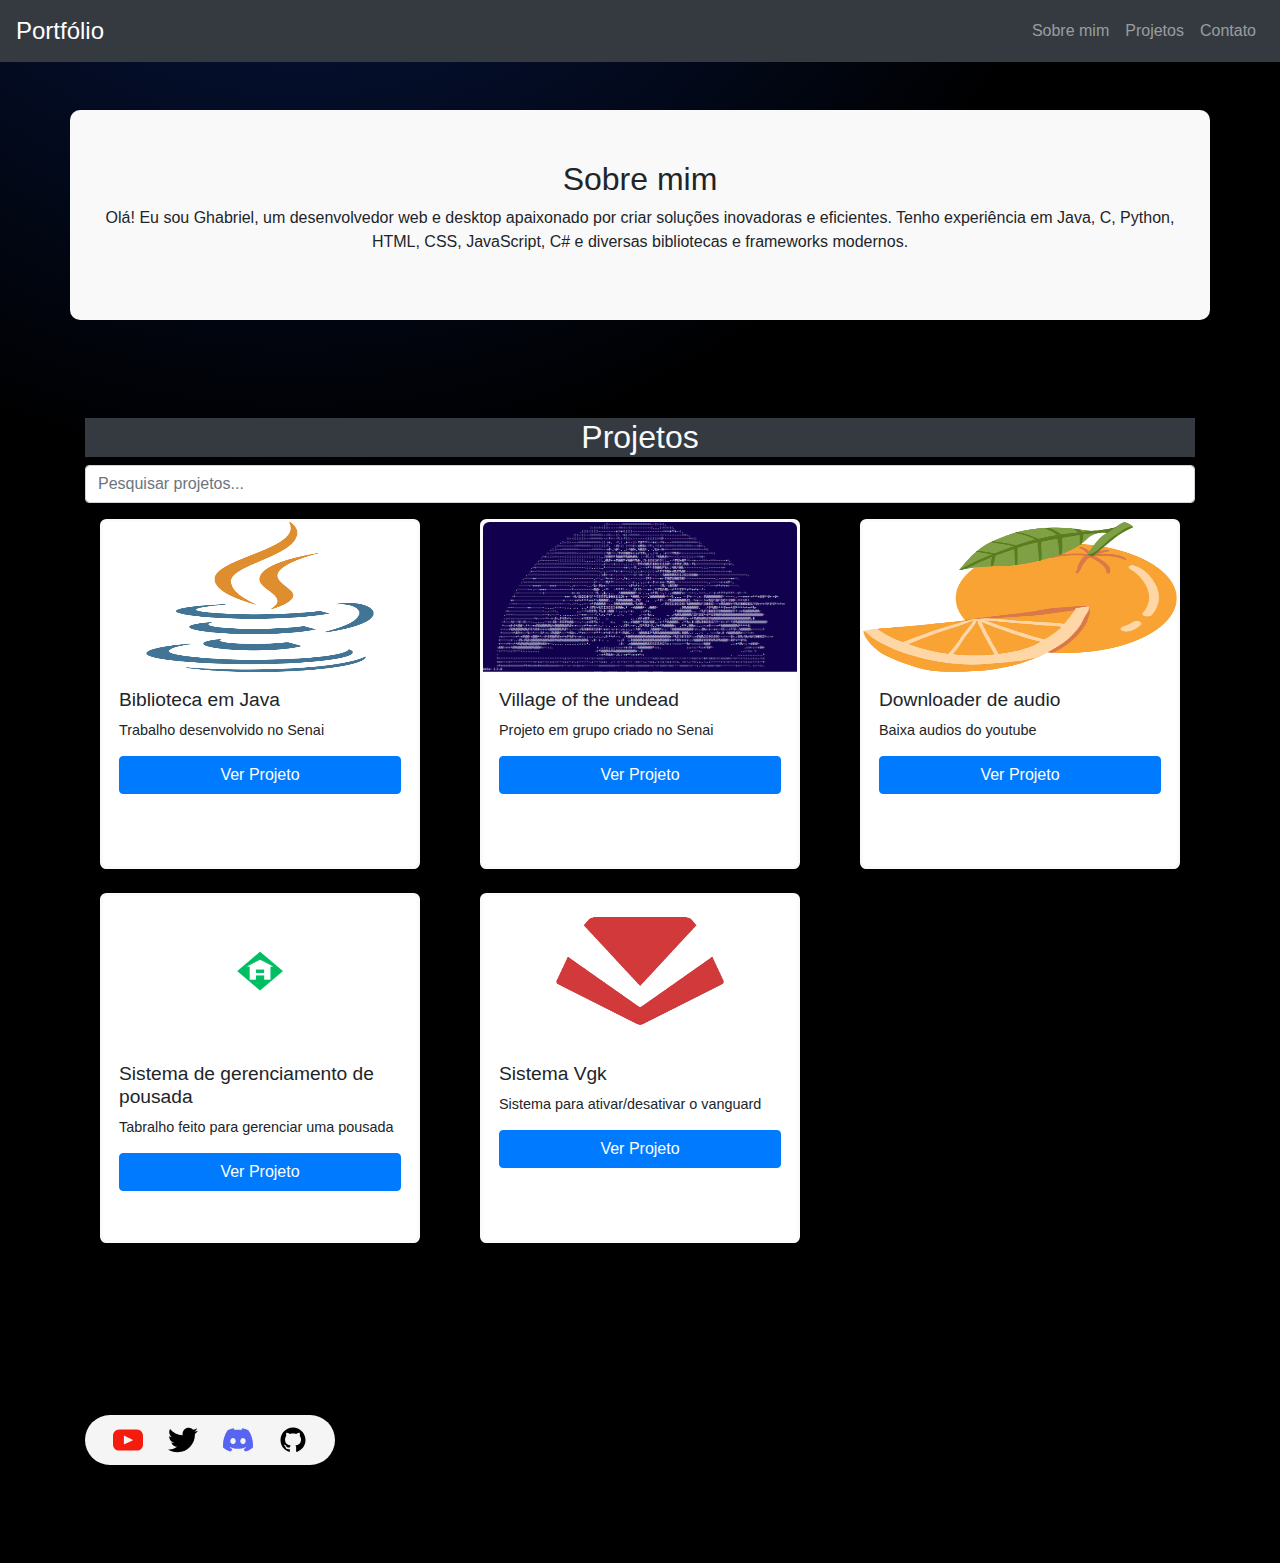
==== index.html @ e63762c4 "Primeiro commit" ====
<!DOCTYPE html>
<html lang="pt-BR">
<head>
    <meta charset="UTF-8">
    <meta name="viewport" content="width=device-width, initial-scale=1.0">
    <title>Meu Portfólio</title>
    <link rel="stylesheet" href="https://maxcdn.bootstrapcdn.com/bootstrap/4.5.2/css/bootstrap.min.css">
    <link rel="stylesheet" href="/style/style.css">
</head>
<body>
    <!-- Navegação -->
    <nav class="navbar navbar-expand-lg navbar-dark bg-dark">
        <a class="navbar-brand" href="#">Portfólio</a>
        <button class="navbar-toggler" type="button" data-toggle="collapse" data-target="#navbarNav" aria-controls="navbarNav" aria-expanded="false" aria-label="Toggle navigation">
            <span class="navbar-toggler-icon"></span>
        </button>
        <div class="collapse navbar-collapse" id="navbarNav">
            <ul class="navbar-nav ml-auto">
                <li class="nav-item">
                    <a class="nav-link" href="#sobre">Sobre mim</a>
                </li>
                <li class="nav-item">
                    <a class="nav-link" href="#projetos">Projetos</a>
                </li>
                <li class="nav-item">
                    <a class="nav-link" href="#contato">Contato</a>
                </li>
            </ul>
        </div>
    </nav>

    <!-- Seção Sobre mim -->
    <section id="sobre" class="container mt-5">
        <h2 class="text-center">Sobre mim</h2>
        <p class="text-center">Olá! Eu sou Ghabriel, um desenvolvedor web e desktop apaixonado por criar soluções inovadoras e eficientes. Tenho experiência em Java, C, Python, HTML, CSS, JavaScript, C# e diversas bibliotecas e frameworks modernos.</p>
    </section>

    <!-- Seção Projetos -->
    <section id="projetos" class="container mt-5">
        <h2 class="text-center text-light bg-dark">Projetos</h2>
        <div class="input-group mb-3">
            <input type="text" class="form-control" id="searchBar" placeholder="Pesquisar projetos...">
        </div>
        <div class="row" id="projectCards">
            <div class="col-md-4">
                <div class="card mb-4 shadow-sm">
                    <img src="/assets/5968282.png" class="card-img-top" alt="Projeto 1" width="200" height="200">
                    <div class="card-body">
                        <h5 class="card-title">Biblioteca em Java</h5>
                        <p class="card-text">Trabalho desenvolvido no Senai</p>
                        <a href="#" class="btn btn-primary">Ver Projeto</a>
                    </div>
                </div>
            </div>
            <div class="col-md-4">
                <div class="card mb-4 shadow-sm">
                    <img src="/assets/rpg.png" class="card-img-top" alt="Projeto 1" width="200" height="200">
                    <div class="card-body">
                        <h5 class="card-title">Village of the undead</h5>
                        <p class="card-text">Projeto em grupo criado no Senai</p>
                        <a href="https://github.com/capivarista/village_of_the_undead" class="btn btn-primary">Ver Projeto</a>
                    </div>
                </div>
            </div>
            <div class="col-md-4">
                <div class="card mb-4 shadow-sm">
                    <img src="/assets/laranja.png" class="card-img-top" alt="Projeto 1" width="200" height="200">
                    <div class="card-body">
                        <h5 class="card-title">Downloader de audio</h5>
                        <p class="card-text">Baixa audios do youtube</p>
                        <a href="#" class="btn btn-primary">Ver Projeto</a>
                    </div>
                </div>
            </div>
            <div class="col-md-4">
                <div class="card mb-4 shadow-sm">
                    <img src="/assets/Albergo.png" class="card-img-top" alt="Projeto 1" width="200" height="200">
                    <div class="card-body">
                        <h5 class="card-title">Sistema de gerenciamento de pousada</h5>
                        <p class="card-text">Tabralho feito para gerenciar uma pousada</p>
                        <a href="https://www.figma.com/design/mpfaB7gyeJDUH1NrWbdqX0/Untitled?m=auto&t=p75Ep7urywj43kJL-1" class="btn btn-primary">Ver Projeto</a>
                    </div>
                </div>
            </div>

            <div class="col-md-4">
                <div class="card mb-4 shadow-sm">
                    <img src="/assets/vgk.png" class="card-img-top" alt="Projeto 1" width="200" height="200">
                    <div class="card-body">
                        <h5 class="card-title">Sistema Vgk</h5>
                        <p class="card-text">Sistema para ativar/desativar o vanguard</p>
                        <a href="https://www.figma.com/design/mpfaB7gyeJDUH1NrWbdqX0/Untitled?m=auto&t=p75Ep7urywj43kJL-1" class="btn btn-primary">Ver Projeto</a>
                    </div>
                </div>
            </div>
            <!-- Repita a estrutura acima para mais projetos -->
        </div>
    </section>

    <!-- Seção Contato -->
    <section id="contato" class="container mt-5 mb-5">
        

        <div class="card2">
            <div class="social-icons">
              <p>@capitalista5755</p>
              <a>Follow</a>
              <svg
                version="1.1"
                id="Layer_1"
                xmlns="http://www.w3.org/2000/svg"
                xmlns:xlink="http://www.w3.org/1999/xlink"
                viewBox="0 0 461.001 461.001"
                xml:space="preserve"
                fill="#000000"
              >
                <g id="SVGRepo_bgCarrier" stroke-width="0"></g>
                <g
                  id="SVGRepo_tracerCarrier"
                  stroke-linecap="round"
                  stroke-linejoin="round"
                ></g>
                <g id="SVGRepo_iconCarrier">
                  <g>
                    <path
                      style="fill:#F61C0D;"
                      d="M365.257,67.393H95.744C42.866,67.393,0,110.259,0,163.137v134.728 c0,52.878,42.866,95.744,95.744,95.744h269.513c52.878,0,95.744-42.866,95.744-95.744V163.137 C461.001,110.259,418.135,67.393,365.257,67.393z M300.506,237.056l-126.06,60.123c-3.359,1.602-7.239-0.847-7.239-4.568V168.607 c0-3.774,3.982-6.22,7.348-4.514l126.06,63.881C304.363,229.873,304.298,235.248,300.506,237.056z"
                    ></path>
                  </g>
                </g>
              </svg>
            </div>
            <div class="social-icons">
              <p>@capitalistakkj</p>
              <a>Follow</a>
              <svg
                fill="#000000"
                viewBox="0 0 24 24"
                xmlns="http://www.w3.org/2000/svg"
                
              >
                <path
                  d="M23.954 4.569c-.885.391-1.83.654-2.825.775 1.014-.611 1.794-1.574 2.163-2.724-.949.555-2.005.959-3.127 1.184-.897-.959-2.178-1.559-3.594-1.559-2.717 0-4.92 2.201-4.92 4.917 0 .385.045.761.127 1.122-4.091-.205-7.719-2.166-10.148-5.144-.426.722-.666 1.561-.666 2.475 0 1.71.869 3.215 2.188 4.099-.807-.026-1.566-.248-2.229-.616v.061c0 2.385 1.693 4.374 3.946 4.827-.413.111-.849.171-1.296.171-.314 0-.621-.03-.919-.085.631 1.953 2.445 3.374 4.604 3.414-1.68 1.316-3.809 2.101-6.102 2.101-.396 0-.786-.023-1.17-.067 2.179 1.396 4.768 2.21 7.557 2.21 9.054 0 14-7.497 14-13.986 0-.209 0-.42-.015-.63.961-.695 1.8-1.562 2.46-2.548l-.047-.02z"
                />
              </svg>
            </div>
            <div class="social-icons">
              <p>@capitalista</p>
              <a>Follow</a>
              <svg
                viewBox="0 -28.5 256 256"
                version="1.1"
                xmlns="http://www.w3.org/2000/svg"
                xmlns:xlink="http://www.w3.org/1999/xlink"
                preserveAspectRatio="xMidYMid"
                fill="#000000"
              >
                <g id="SVGRepo_bgCarrier" stroke-width="0"></g>
                <g
                  id="SVGRepo_tracerCarrier"
                  stroke-linecap="round"
                  stroke-linejoin="round"
                ></g>
                <g id="SVGRepo_iconCarrier">
                  <g>
                    <path
                      d="M216.856339,16.5966031 C200.285002,8.84328665 182.566144,3.2084988 164.041564,0 C161.766523,4.11318106 159.108624,9.64549908 157.276099,14.0464379 C137.583995,11.0849896 118.072967,11.0849896 98.7430163,14.0464379 C96.9108417,9.64549908 94.1925838,4.11318106 91.8971895,0 C73.3526068,3.2084988 55.6133949,8.86399117 39.0420583,16.6376612 C5.61752293,67.146514 -3.4433191,116.400813 1.08711069,164.955721 C23.2560196,181.510915 44.7403634,191.567697 65.8621325,198.148576 C71.0772151,190.971126 75.7283628,183.341335 79.7352139,175.300261 C72.104019,172.400575 64.7949724,168.822202 57.8887866,164.667963 C59.7209612,163.310589 61.5131304,161.891452 63.2445898,160.431257 C105.36741,180.133187 151.134928,180.133187 192.754523,160.431257 C194.506336,161.891452 196.298154,163.310589 198.110326,164.667963 C191.183787,168.842556 183.854737,172.420929 176.223542,175.320965 C180.230393,183.341335 184.861538,190.991831 190.096624,198.16893 C211.238746,191.588051 232.743023,181.531619 254.911949,164.955721 C260.227747,108.668201 245.831087,59.8662432 216.856339,16.5966031 Z M85.4738752,135.09489 C72.8290281,135.09489 62.4592217,123.290155 62.4592217,108.914901 C62.4592217,94.5396472 72.607595,82.7145587 85.4738752,82.7145587 C98.3405064,82.7145587 108.709962,94.5189427 108.488529,108.914901 C108.508531,123.290155 98.3405064,135.09489 85.4738752,135.09489 Z M170.525237,135.09489 C157.88039,135.09489 147.510584,123.290155 147.510584,108.914901 C147.510584,94.5396472 157.658606,82.7145587 170.525237,82.7145587 C183.391518,82.7145587 193.761324,94.5189427 193.539891,108.914901 C193.539891,123.290155 183.391518,135.09489 170.525237,135.09489 Z"
                      fill="#5865F2"
                      fill-rule="nonzero"
                    ></path>
                  </g>
                </g>
              </svg>
            </div>
            
            <div class="social-icons">
                <p>@capivarista</p>
                <a>Follow</a>
                <svg
                  fill="#000000"
                  version="1.1"
                  id="Layer_1"
                  xmlns="http://www.w3.org/2000/svg"
                  xmlns:xlink="http://www.w3.org/1999/xlink"
                  viewBox="0 0 24 24"
                  xml:space="preserve"
                >
                  <path
                    d="M12,2C6.48,2,2,6.48,2,12c0,4.42,2.87,8.17,6.84,9.49c0.5,0.09,0.66-0.22,0.66-0.49c0-0.24-0.01-0.87-0.01-1.7 c-2.78,0.61-3.37-1.34-3.37-1.34c-0.45-1.16-1.11-1.47-1.11-1.47c-0.91-0.62,0.07-0.61,0.07-0.61 c1.01,0.07,1.54,1.04,1.54,1.04c0.9,1.54,2.36,1.09,2.94,0.83c0.09-0.65,0.35-1.09,0.63-1.34c-2.22-0.25-4.56-1.11-4.56-4.95 c0-1.09,0.39-1.98,1.03-2.68c-0.1-0.25-0.45-1.27,0.1-2.65c0,0,0.84-0.27,2.75,1.02c0.8-0.22,1.66-0.33,2.51-0.33 c0.85,0,1.71,0.11,2.51,0.33c1.91-1.29,2.75-1.02,2.75-1.02c0.55,1.38,0.2,2.4,0.1,2.65c0.64,0.7,1.03,1.59,1.03,2.68 c0,3.85-2.34,4.7-4.57,4.95c0.36,0.31,0.68,0.92,0.68,1.85c0,1.34-0.01,2.42-0.01,2.75c0,0.27,0.16,0.59,0.67,0.49 C19.14,20.17,22,16.42,22,12C22,6.48,17.52,2,12,2z"
                  />
                </svg>
              </div>
          </div>
          
    </section>

    

    <script src="https://code.jquery.com/jquery-3.5.1.slim.min.js"></script>
    <script src="https://cdn.jsdelivr.net/npm/@popperjs/core@2.5.4/dist/umd/popper.min.js"></script>
    <script src="https://stackpath.bootstrapcdn.com/bootstrap/4.5.2/js/bootstrap.min.js"></script>
    <script src="script.js"></script>
</body>
</html>
---- style/style.css ----
body {
    font-family: Arial, sans-serif;
    background-image: radial-gradient( circle 815px at 23.4% -21.8%,  rgba(9,29,85,1) 0.2%, rgba(0,0,0,1) 100.2% );
}

.navbar-brand {
    font-size: 1.5rem;
}

section {
    padding: 50px 0;
    border-radius: 10px;
}

#sobre {
    background-color: #f9f9f9;
}

.card {
    width: 320px;
    height: 350px;
    background: rgb(255, 255, 255);
    border-radius: 0.4em;
    box-shadow: 0.3em 0.3em 0.7em #00000015;
    transition: border 0.5s cubic-bezier(0.175, 0.885, 0.32, 1.275);
    border: rgb(250, 250, 250) 0.2em solid;
    margin: auto; /* Center the card */
    margin-bottom: 20px;
}

.card:hover {
    border: #006fff 0.2em solid;
}

.card img {
    width: 100%;
    height: 150px;
    border-top-left-radius: 0.4em;
    border-top-right-radius: 0.4em;
}

.card-body {
    padding: 1em;
}

.card-title {
    font-size: 1.2em;
    margin-bottom: 0.5em;
}

.card-text {
    font-size: 0.9em;
    margin-bottom: 1em;
}

.btn {
    width: 100%;
}



















.card2 {
    display: flex;
    width: 250px;
    height: 50px;
    /* gap: 1.2rem; */
    background-color: whitesmoke;
    border-radius: 115px;
    padding-inline: 15px;
    position: relative;
    justify-content: space-around;
    /* align-items: center; */
  }
  
  .social-icons {
    cursor: pointer;
    display: flex;
    transition: all 0.5s;
    align-items: center;
    justify-content: center;
    position: relative;
    color: white;
    font-weight: bold;
    font-size: small;
  }
  
  .social-icons > p {
    --var: -0%;
    position: absolute;
    top: var(--var);
    transition: all 0.7s;
    background-color: dodgerblue;
    border-radius: 7px;
    opacity: 0;
    padding-inline: 7px;
    padding-block: 3px;
    width: max-content;
  }
  .social-icons > p::after {
    content: "";
    position: absolute;
    border-top: 10px solid dodgerblue;
    border-left: 7px solid transparent;
    border-right: 7px solid transparent;
    top: 100%;
    left: 50%;
    transform: translate(-50%);
  }
  .social-icons > a {
    --var: -0%;
    position: absolute;
    bottom: var(--var);
    width: max-content;
    transition: all 0.7s;
    opacity: 0;
    padding-inline: 7px;
    padding-block: 3px;
    background-color: crimson;
    border-radius: 7px;
  }
  .social-icons > a::after {
    content: "";
    position: absolute;
    border-bottom: 10px solid crimson;
    border-left: 7px solid transparent;
    border-right: 7px solid transparent;
    bottom: 100%;
    left: 50%;
    transform: translate(-50%);
  }
  
  .social-icons:hover > a,
  .social-icons:hover > p {
    --var: -65%;
    opacity: 1;
  }
  
  .social-icons:hover {
    z-index: 15;
  }
  
  .card2:hover > .social-icons:not(:hover) {
    filter: blur(3px);
    transform: scale(0.8);
  }
  
  .card2 svg {
    height: 30px;
  }
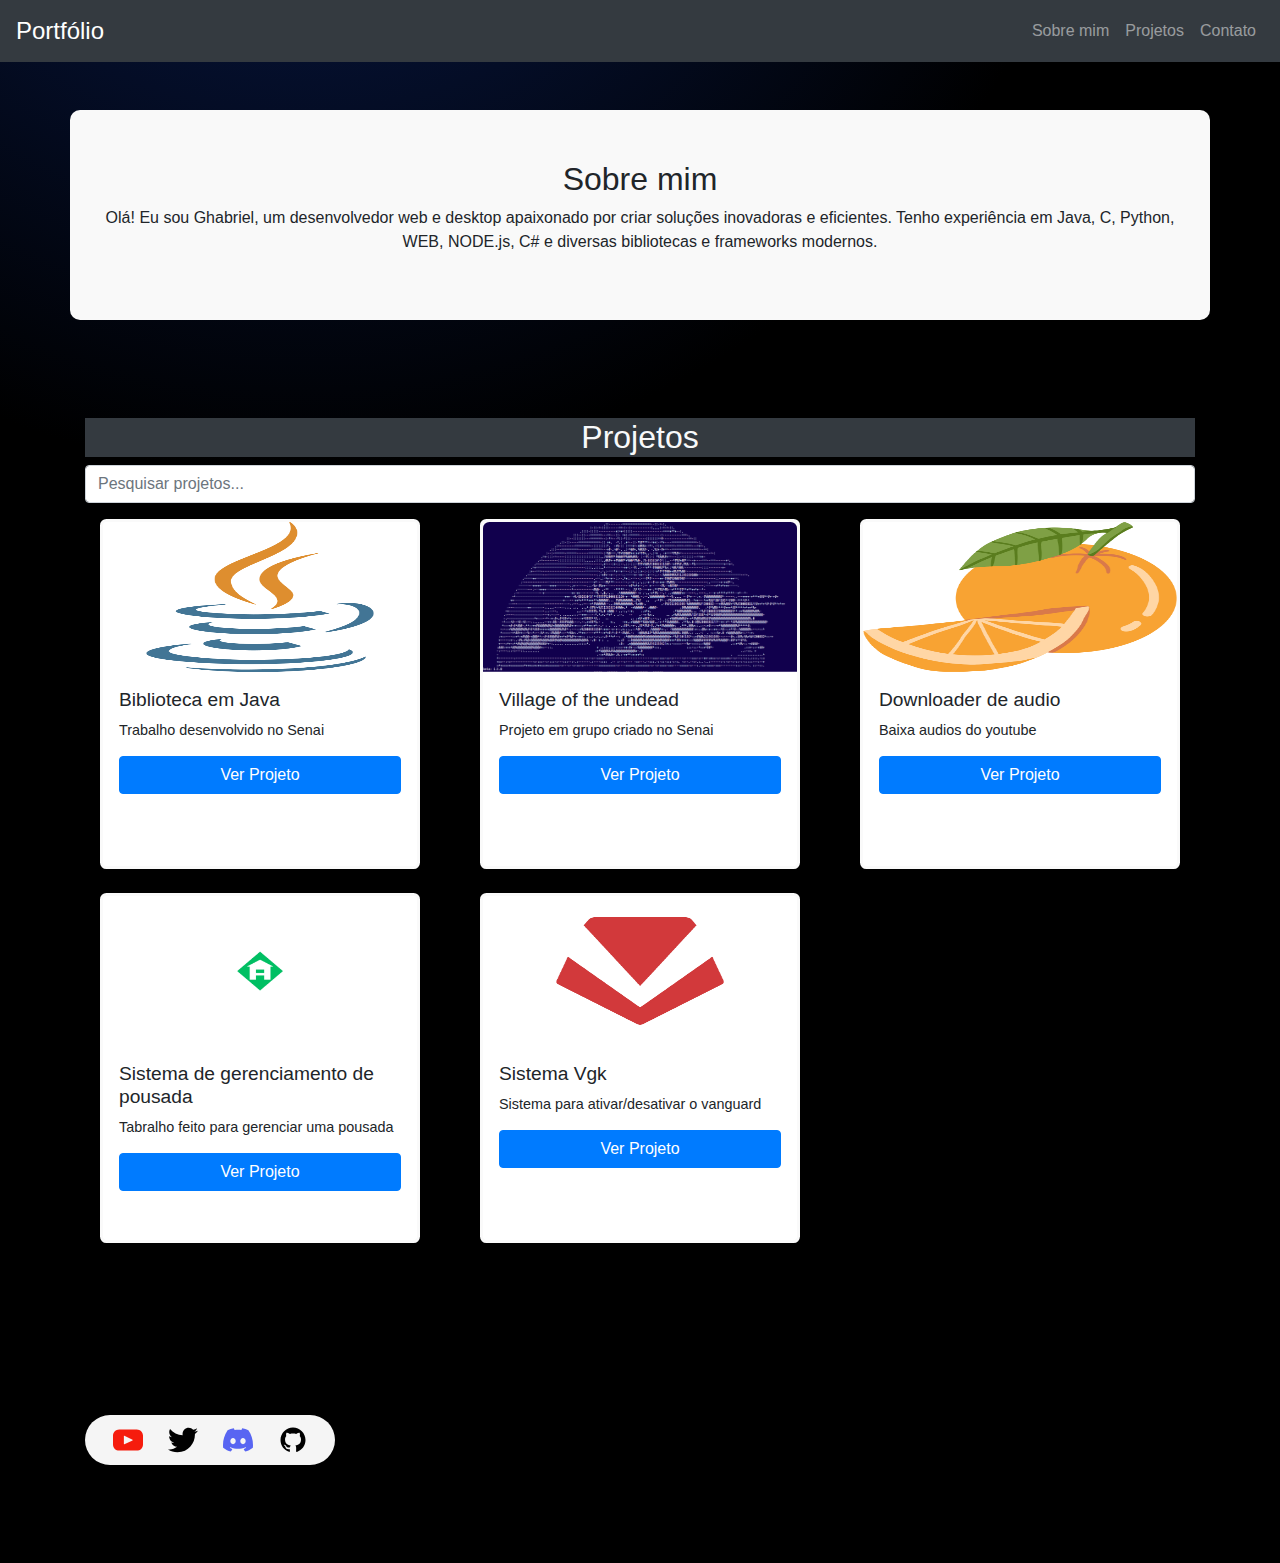
==== commit 243a1ad6: "Mudanças no sobre mim" ====
--- a/index.html
+++ b/index.html
@@ -8,7 +8,7 @@
     <link rel="stylesheet" href="/style/style.css">
 </head>
 <body>
-    <!-- Navegação -->
+    
     <nav class="navbar navbar-expand-lg navbar-dark bg-dark">
         <a class="navbar-brand" href="#">Portfólio</a>
         <button class="navbar-toggler" type="button" data-toggle="collapse" data-target="#navbarNav" aria-controls="navbarNav" aria-expanded="false" aria-label="Toggle navigation">
@@ -32,7 +32,7 @@
     <!-- Seção Sobre mim -->
     <section id="sobre" class="container mt-5">
         <h2 class="text-center">Sobre mim</h2>
-        <p class="text-center">Olá! Eu sou Ghabriel, um desenvolvedor web e desktop apaixonado por criar soluções inovadoras e eficientes. Tenho experiência em Java, C, Python, HTML, CSS, JavaScript, C# e diversas bibliotecas e frameworks modernos.</p>
+        <p class="text-center">Olá! Eu sou Ghabriel, um desenvolvedor web e desktop apaixonado por criar soluções inovadoras e eficientes. Tenho experiência em Java, C, Python, WEB, NODE.js, C# e diversas bibliotecas e frameworks modernos.</p>
     </section>
 
     <!-- Seção Projetos -->
@@ -93,7 +93,7 @@
                     </div>
                 </div>
             </div>
-            <!-- Repita a estrutura acima para mais projetos -->
+    
         </div>
     </section>
 
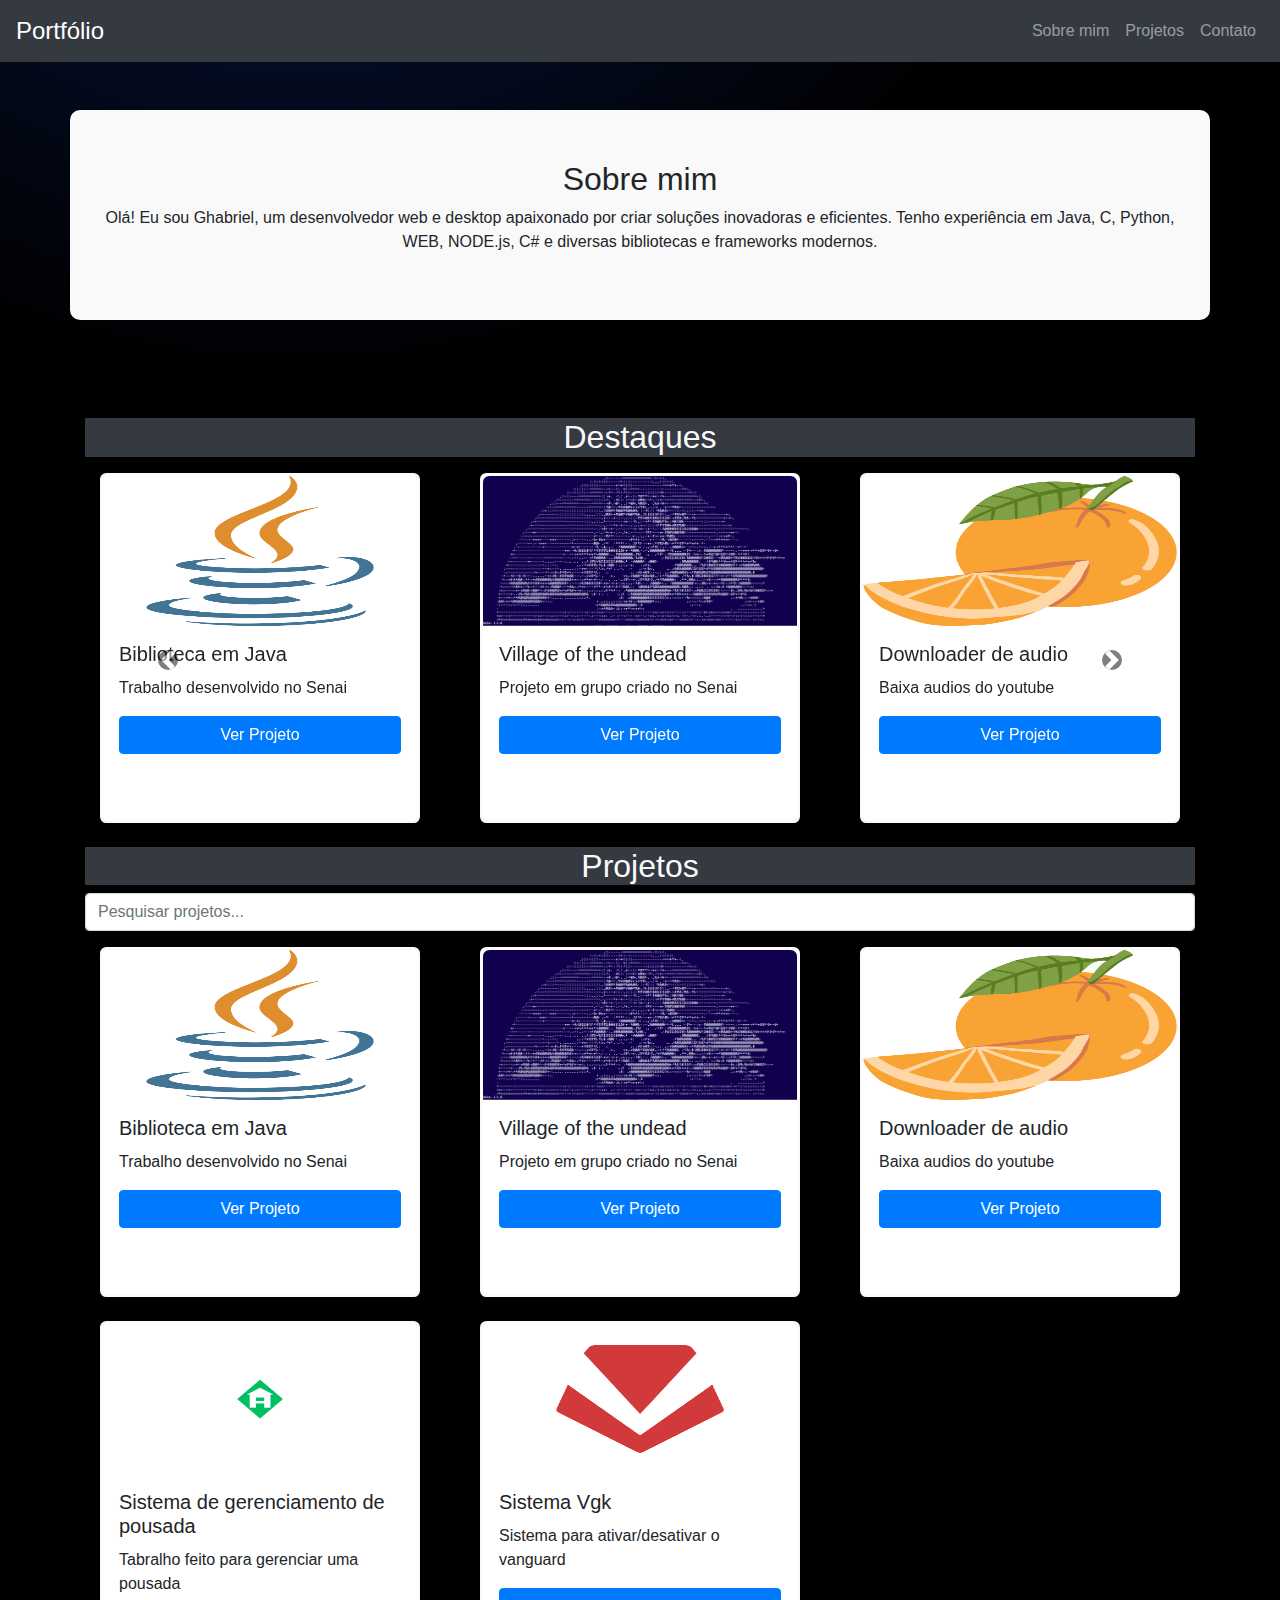
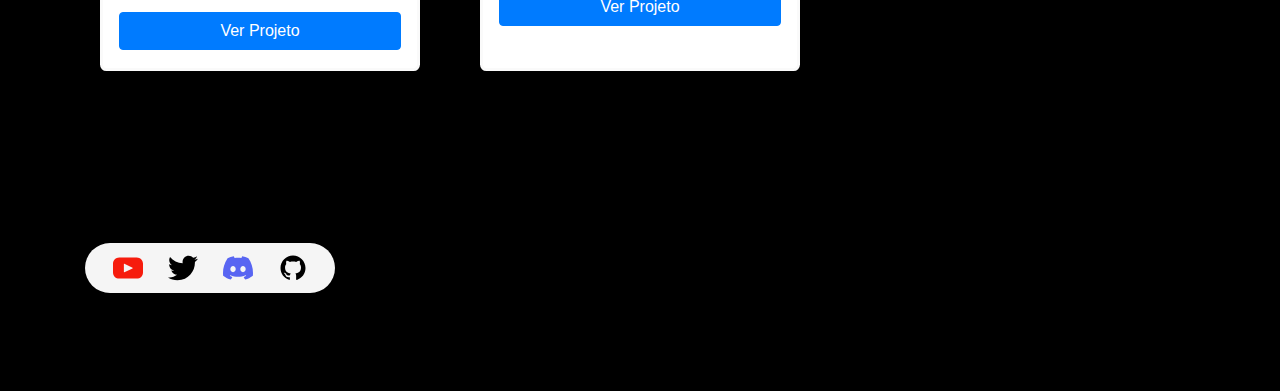
==== commit 13d63590: "Adição do carrossel de destaques" ====
--- a/index.html
+++ b/index.html
@@ -37,6 +37,91 @@
 
     <!-- Seção Projetos -->
     <section id="projetos" class="container mt-5">
+        <h2 class="text-center text-light bg-dark">Destaques</h2>
+        <!-- Destaque -->
+        <div id="projetosCarrossel" class="carousel slide" data-ride="carousel">
+          <div class="carousel-inner">
+              <div class="carousel-item active">
+                  <div class="row">
+                      <div class="col-md-4">
+                          <div class="card mb-4 shadow-sm">
+                              <img src="/assets/5968282.png" class="card-img-top" alt="Projeto 1" width="200" height="200">
+                              <div class="card-body">
+                                  <h5 class="card-title">Biblioteca em Java</h5>
+                                  <p class="card-text">Trabalho desenvolvido no Senai</p>
+                                  <a href="#" class="btn btn-primary">Ver Projeto</a>
+                              </div>
+                          </div>
+                      </div>
+                      <div class="col-md-4">
+                          <div class="card mb-4 shadow-sm">
+                              <img src="/assets/rpg.png" class="card-img-top" alt="Projeto 2" width="200" height="200">
+                              <div class="card-body">
+                                  <h5 class="card-title">Village of the undead</h5>
+                                  <p class="card-text">Projeto em grupo criado no Senai</p>
+                                  <a href="https://github.com/capivarista/village_of_the_undead" class="btn btn-primary">Ver Projeto</a>
+                              </div>
+                          </div>
+                      </div>
+                      <div class="col-md-4">
+                          <div class="card mb-4 shadow-sm">
+                              <img src="/assets/laranja.png" class="card-img-top" alt="Projeto 3" width="200" height="200">
+                              <div class="card-body">
+                                  <h5 class="card-title">Downloader de audio</h5>
+                                  <p class="card-text">Baixa audios do youtube</p>
+                                  <a href="#" class="btn btn-primary">Ver Projeto</a>
+                              </div>
+                          </div>
+                      </div>
+                  </div>
+              </div>
+              <div class="carousel-item">
+                  <div class="row">
+                      <div class="col-md-4">
+                          <div class="card mb-4 shadow-sm">
+                              <img src="/assets/Albergo.png" class="card-img-top" alt="Projeto 4" width="200" height="200">
+                              <div class="card-body">
+                                  <h5 class="card-title">Sistema de gerenciamento de pousada</h5>
+                                  <p class="card-text">Tabralho feito para gerenciar uma pousada</p>
+                                  <a href="https://www.figma.com/design/mpfaB7gyeJDUH1NrWbdqX0/Untitled?m=auto&t=p75Ep7urywj43kJL-1" class="btn btn-primary">Ver Projeto</a>
+                              </div>
+                          </div>
+                      </div>
+                      <div class="col-md-4">
+                          <div class="card mb-4 shadow-sm">
+                              <img src="/assets/vgk.png" class="card-img-top" alt="Projeto 5" width="200" height="200">
+                              <div class="card-body">
+                                  <h5 class="card-title">Sistema Vgk</h5>
+                                  <p class="card-text">Sistema para ativar/desativar o vanguard</p>
+                                  <a href="https://www.figma.com/design/mpfaB7gyeJDUH1NrWbdqX0/Untitled?m=auto&t=p75Ep7urywj43kJL-1" class="btn btn-primary">Ver Projeto</a>
+                              </div>
+                          </div>
+                      </div>
+                      <div class="col-md-4">
+                          <div class="card mb-4 shadow-sm">
+                              <img src="/assets/projeto6.png" class="card-img-top" alt="Projeto 6" width="200" height="200">
+                              <div class="card-body">
+                                  <h5 class="card-title">Projeto 6</h5>
+                                  <p class="card-text">Descrição do projeto 6</p>
+                                  <a href="#" class="btn btn-primary">Ver Projeto</a>
+                              </div>
+                          </div>
+                      </div>
+                  </div>
+              </div>
+          </div>
+          <a class="carousel-control-prev" href="#projetosCarrossel" role="button" data-slide="prev">
+              <span class="carousel-control-prev-icon" aria-hidden="true"></span>
+              <span class="sr-only">Anterior</span>
+          </a>
+          <a class="carousel-control-next" href="#projetosCarrossel" role="button" data-slide="next">
+              <span class="carousel-control-next-icon" aria-hidden="true"></span>
+              <span class="sr-only">Próximo</span>
+          </a>
+      </div>
+
+
+       
         <h2 class="text-center text-light bg-dark">Projetos</h2>
         <div class="input-group mb-3">
             <input type="text" class="form-control" id="searchBar" placeholder="Pesquisar projetos...">
@@ -82,7 +167,6 @@
                     </div>
                 </div>
             </div>
-
             <div class="col-md-4">
                 <div class="card mb-4 shadow-sm">
                     <img src="/assets/vgk.png" class="card-img-top" alt="Projeto 1" width="200" height="200">
@@ -93,7 +177,6 @@
                     </div>
                 </div>
             </div>
-    
         </div>
     </section>
 
@@ -101,104 +184,104 @@
     <section id="contato" class="container mt-5 mb-5">
         
 
-        <div class="card2">
-            <div class="social-icons">
-              <p>@capitalista5755</p>
+      <div class="card2">
+          <div class="social-icons">
+            <p>@capitalista5755</p>
+            <a>Follow</a>
+            <svg
+              version="1.1"
+              id="Layer_1"
+              xmlns="http://www.w3.org/2000/svg"
+              xmlns:xlink="http://www.w3.org/1999/xlink"
+              viewBox="0 0 461.001 461.001"
+              xml:space="preserve"
+              fill="#000000"
+            >
+              <g id="SVGRepo_bgCarrier" stroke-width="0"></g>
+              <g
+                id="SVGRepo_tracerCarrier"
+                stroke-linecap="round"
+                stroke-linejoin="round"
+              ></g>
+              <g id="SVGRepo_iconCarrier">
+                <g>
+                  <path
+                    style="fill:#F61C0D;"
+                    d="M365.257,67.393H95.744C42.866,67.393,0,110.259,0,163.137v134.728 c0,52.878,42.866,95.744,95.744,95.744h269.513c52.878,0,95.744-42.866,95.744-95.744V163.137 C461.001,110.259,418.135,67.393,365.257,67.393z M300.506,237.056l-126.06,60.123c-3.359,1.602-7.239-0.847-7.239-4.568V168.607 c0-3.774,3.982-6.22,7.348-4.514l126.06,63.881C304.363,229.873,304.298,235.248,300.506,237.056z"
+                  ></path>
+                </g>
+              </g>
+            </svg>
+          </div>
+          <div class="social-icons">
+            <p>@capitalistakkj</p>
+            <a>Follow</a>
+            <svg
+              fill="#000000"
+              viewBox="0 0 24 24"
+              xmlns="http://www.w3.org/2000/svg"
+              
+            >
+              <path
+                d="M23.954 4.569c-.885.391-1.83.654-2.825.775 1.014-.611 1.794-1.574 2.163-2.724-.949.555-2.005.959-3.127 1.184-.897-.959-2.178-1.559-3.594-1.559-2.717 0-4.92 2.201-4.92 4.917 0 .385.045.761.127 1.122-4.091-.205-7.719-2.166-10.148-5.144-.426.722-.666 1.561-.666 2.475 0 1.71.869 3.215 2.188 4.099-.807-.026-1.566-.248-2.229-.616v.061c0 2.385 1.693 4.374 3.946 4.827-.413.111-.849.171-1.296.171-.314 0-.621-.03-.919-.085.631 1.953 2.445 3.374 4.604 3.414-1.68 1.316-3.809 2.101-6.102 2.101-.396 0-.786-.023-1.17-.067 2.179 1.396 4.768 2.21 7.557 2.21 9.054 0 14-7.497 14-13.986 0-.209 0-.42-.015-.63.961-.695 1.8-1.562 2.46-2.548l-.047-.02z"
+              />
+            </svg>
+          </div>
+          <div class="social-icons">
+            <p>@capitalista</p>
+            <a>Follow</a>
+            <svg
+              viewBox="0 -28.5 256 256"
+              version="1.1"
+              xmlns="http://www.w3.org/2000/svg"
+              xmlns:xlink="http://www.w3.org/1999/xlink"
+              preserveAspectRatio="xMidYMid"
+              fill="#000000"
+            >
+              <g id="SVGRepo_bgCarrier" stroke-width="0"></g>
+              <g
+                id="SVGRepo_tracerCarrier"
+                stroke-linecap="round"
+                stroke-linejoin="round"
+              ></g>
+              <g id="SVGRepo_iconCarrier">
+                <g>
+                  <path
+                    d="M216.856339,16.5966031 C200.285002,8.84328665 182.566144,3.2084988 164.041564,0 C161.766523,4.11318106 159.108624,9.64549908 157.276099,14.0464379 C137.583995,11.0849896 118.072967,11.0849896 98.7430163,14.0464379 C96.9108417,9.64549908 94.1925838,4.11318106 91.8971895,0 C73.3526068,3.2084988 55.6133949,8.86399117 39.0420583,16.6376612 C5.61752293,67.146514 -3.4433191,116.400813 1.08711069,164.955721 C23.2560196,181.510915 44.7403634,191.567697 65.8621325,198.148576 C71.0772151,190.971126 75.7283628,183.341335 79.7352139,175.300261 C72.104019,172.400575 64.7949724,168.822202 57.8887866,164.667963 C59.7209612,163.310589 61.5131304,161.891452 63.2445898,160.431257 C105.36741,180.133187 151.134928,180.133187 192.754523,160.431257 C194.506336,161.891452 196.298154,163.310589 198.110326,164.667963 C191.183787,168.842556 183.854737,172.420929 176.223542,175.320965 C180.230393,183.341335 184.861538,190.991831 190.096624,198.16893 C211.238746,191.588051 232.743023,181.531619 254.911949,164.955721 C260.227747,108.668201 245.831087,59.8662432 216.856339,16.5966031 Z M85.4738752,135.09489 C72.8290281,135.09489 62.4592217,123.290155 62.4592217,108.914901 C62.4592217,94.5396472 72.607595,82.7145587 85.4738752,82.7145587 C98.3405064,82.7145587 108.709962,94.5189427 108.488529,108.914901 C108.508531,123.290155 98.3405064,135.09489 85.4738752,135.09489 Z M170.525237,135.09489 C157.88039,135.09489 147.510584,123.290155 147.510584,108.914901 C147.510584,94.5396472 157.658606,82.7145587 170.525237,82.7145587 C183.391518,82.7145587 193.761324,94.5189427 193.539891,108.914901 C193.539891,123.290155 183.391518,135.09489 170.525237,135.09489 Z"
+                    fill="#5865F2"
+                    fill-rule="nonzero"
+                  ></path>
+                </g>
+              </g>
+            </svg>
+          </div>
+          
+          <div class="social-icons">
+              <p>@capivarista</p>
               <a>Follow</a>
               <svg
+                fill="#000000"
                 version="1.1"
                 id="Layer_1"
                 xmlns="http://www.w3.org/2000/svg"
                 xmlns:xlink="http://www.w3.org/1999/xlink"
-                viewBox="0 0 461.001 461.001"
+                viewBox="0 0 24 24"
                 xml:space="preserve"
-                fill="#000000"
-              >
-                <g id="SVGRepo_bgCarrier" stroke-width="0"></g>
-                <g
-                  id="SVGRepo_tracerCarrier"
-                  stroke-linecap="round"
-                  stroke-linejoin="round"
-                ></g>
-                <g id="SVGRepo_iconCarrier">
-                  <g>
-                    <path
-                      style="fill:#F61C0D;"
-                      d="M365.257,67.393H95.744C42.866,67.393,0,110.259,0,163.137v134.728 c0,52.878,42.866,95.744,95.744,95.744h269.513c52.878,0,95.744-42.866,95.744-95.744V163.137 C461.001,110.259,418.135,67.393,365.257,67.393z M300.506,237.056l-126.06,60.123c-3.359,1.602-7.239-0.847-7.239-4.568V168.607 c0-3.774,3.982-6.22,7.348-4.514l126.06,63.881C304.363,229.873,304.298,235.248,300.506,237.056z"
-                    ></path>
-                  </g>
-                </g>
-              </svg>
-            </div>
-            <div class="social-icons">
-              <p>@capitalistakkj</p>
-              <a>Follow</a>
-              <svg
-                fill="#000000"
-                viewBox="0 0 24 24"
-                xmlns="http://www.w3.org/2000/svg"
-                
               >
                 <path
-                  d="M23.954 4.569c-.885.391-1.83.654-2.825.775 1.014-.611 1.794-1.574 2.163-2.724-.949.555-2.005.959-3.127 1.184-.897-.959-2.178-1.559-3.594-1.559-2.717 0-4.92 2.201-4.92 4.917 0 .385.045.761.127 1.122-4.091-.205-7.719-2.166-10.148-5.144-.426.722-.666 1.561-.666 2.475 0 1.71.869 3.215 2.188 4.099-.807-.026-1.566-.248-2.229-.616v.061c0 2.385 1.693 4.374 3.946 4.827-.413.111-.849.171-1.296.171-.314 0-.621-.03-.919-.085.631 1.953 2.445 3.374 4.604 3.414-1.68 1.316-3.809 2.101-6.102 2.101-.396 0-.786-.023-1.17-.067 2.179 1.396 4.768 2.21 7.557 2.21 9.054 0 14-7.497 14-13.986 0-.209 0-.42-.015-.63.961-.695 1.8-1.562 2.46-2.548l-.047-.02z"
+                  d="M12,2C6.48,2,2,6.48,2,12c0,4.42,2.87,8.17,6.84,9.49c0.5,0.09,0.66-0.22,0.66-0.49c0-0.24-0.01-0.87-0.01-1.7 c-2.78,0.61-3.37-1.34-3.37-1.34c-0.45-1.16-1.11-1.47-1.11-1.47c-0.91-0.62,0.07-0.61,0.07-0.61 c1.01,0.07,1.54,1.04,1.54,1.04c0.9,1.54,2.36,1.09,2.94,0.83c0.09-0.65,0.35-1.09,0.63-1.34c-2.22-0.25-4.56-1.11-4.56-4.95 c0-1.09,0.39-1.98,1.03-2.68c-0.1-0.25-0.45-1.27,0.1-2.65c0,0,0.84-0.27,2.75,1.02c0.8-0.22,1.66-0.33,2.51-0.33 c0.85,0,1.71,0.11,2.51,0.33c1.91-1.29,2.75-1.02,2.75-1.02c0.55,1.38,0.2,2.4,0.1,2.65c0.64,0.7,1.03,1.59,1.03,2.68 c0,3.85-2.34,4.7-4.57,4.95c0.36,0.31,0.68,0.92,0.68,1.85c0,1.34-0.01,2.42-0.01,2.75c0,0.27,0.16,0.59,0.67,0.49 C19.14,20.17,22,16.42,22,12C22,6.48,17.52,2,12,2z"
                 />
               </svg>
             </div>
-            <div class="social-icons">
-              <p>@capitalista</p>
-              <a>Follow</a>
-              <svg
-                viewBox="0 -28.5 256 256"
-                version="1.1"
-                xmlns="http://www.w3.org/2000/svg"
-                xmlns:xlink="http://www.w3.org/1999/xlink"
-                preserveAspectRatio="xMidYMid"
-                fill="#000000"
-              >
-                <g id="SVGRepo_bgCarrier" stroke-width="0"></g>
-                <g
-                  id="SVGRepo_tracerCarrier"
-                  stroke-linecap="round"
-                  stroke-linejoin="round"
-                ></g>
-                <g id="SVGRepo_iconCarrier">
-                  <g>
-                    <path
-                      d="M216.856339,16.5966031 C200.285002,8.84328665 182.566144,3.2084988 164.041564,0 C161.766523,4.11318106 159.108624,9.64549908 157.276099,14.0464379 C137.583995,11.0849896 118.072967,11.0849896 98.7430163,14.0464379 C96.9108417,9.64549908 94.1925838,4.11318106 91.8971895,0 C73.3526068,3.2084988 55.6133949,8.86399117 39.0420583,16.6376612 C5.61752293,67.146514 -3.4433191,116.400813 1.08711069,164.955721 C23.2560196,181.510915 44.7403634,191.567697 65.8621325,198.148576 C71.0772151,190.971126 75.7283628,183.341335 79.7352139,175.300261 C72.104019,172.400575 64.7949724,168.822202 57.8887866,164.667963 C59.7209612,163.310589 61.5131304,161.891452 63.2445898,160.431257 C105.36741,180.133187 151.134928,180.133187 192.754523,160.431257 C194.506336,161.891452 196.298154,163.310589 198.110326,164.667963 C191.183787,168.842556 183.854737,172.420929 176.223542,175.320965 C180.230393,183.341335 184.861538,190.991831 190.096624,198.16893 C211.238746,191.588051 232.743023,181.531619 254.911949,164.955721 C260.227747,108.668201 245.831087,59.8662432 216.856339,16.5966031 Z M85.4738752,135.09489 C72.8290281,135.09489 62.4592217,123.290155 62.4592217,108.914901 C62.4592217,94.5396472 72.607595,82.7145587 85.4738752,82.7145587 C98.3405064,82.7145587 108.709962,94.5189427 108.488529,108.914901 C108.508531,123.290155 98.3405064,135.09489 85.4738752,135.09489 Z M170.525237,135.09489 C157.88039,135.09489 147.510584,123.290155 147.510584,108.914901 C147.510584,94.5396472 157.658606,82.7145587 170.525237,82.7145587 C183.391518,82.7145587 193.761324,94.5189427 193.539891,108.914901 C193.539891,123.290155 183.391518,135.09489 170.525237,135.09489 Z"
-                      fill="#5865F2"
-                      fill-rule="nonzero"
-                    ></path>
-                  </g>
-                </g>
-              </svg>
-            </div>
-            
-            <div class="social-icons">
-                <p>@capivarista</p>
-                <a>Follow</a>
-                <svg
-                  fill="#000000"
-                  version="1.1"
-                  id="Layer_1"
-                  xmlns="http://www.w3.org/2000/svg"
-                  xmlns:xlink="http://www.w3.org/1999/xlink"
-                  viewBox="0 0 24 24"
-                  xml:space="preserve"
-                >
-                  <path
-                    d="M12,2C6.48,2,2,6.48,2,12c0,4.42,2.87,8.17,6.84,9.49c0.5,0.09,0.66-0.22,0.66-0.49c0-0.24-0.01-0.87-0.01-1.7 c-2.78,0.61-3.37-1.34-3.37-1.34c-0.45-1.16-1.11-1.47-1.11-1.47c-0.91-0.62,0.07-0.61,0.07-0.61 c1.01,0.07,1.54,1.04,1.54,1.04c0.9,1.54,2.36,1.09,2.94,0.83c0.09-0.65,0.35-1.09,0.63-1.34c-2.22-0.25-4.56-1.11-4.56-4.95 c0-1.09,0.39-1.98,1.03-2.68c-0.1-0.25-0.45-1.27,0.1-2.65c0,0,0.84-0.27,2.75,1.02c0.8-0.22,1.66-0.33,2.51-0.33 c0.85,0,1.71,0.11,2.51,0.33c1.91-1.29,2.75-1.02,2.75-1.02c0.55,1.38,0.2,2.4,0.1,2.65c0.64,0.7,1.03,1.59,1.03,2.68 c0,3.85-2.34,4.7-4.57,4.95c0.36,0.31,0.68,0.92,0.68,1.85c0,1.34-0.01,2.42-0.01,2.75c0,0.27,0.16,0.59,0.67,0.49 C19.14,20.17,22,16.42,22,12C22,6.48,17.52,2,12,2z"
-                  />
-                </svg>
-              </div>
-          </div>
-          
-    </section>
-
-    
-
-    <script src="https://code.jquery.com/jquery-3.5.1.slim.min.js"></script>
-    <script src="https://cdn.jsdelivr.net/npm/@popperjs/core@2.5.4/dist/umd/popper.min.js"></script>
-    <script src="https://stackpath.bootstrapcdn.com/bootstrap/4.5.2/js/bootstrap.min.js"></script>
-    <script src="script.js"></script>
+        </div>
+        
+  </section>
+
+  
+
+  <script src="https://code.jquery.com/jquery-3.5.1.slim.min.js"></script>
+  <script src="https://cdn.jsdelivr.net/npm/@popperjs/core@2.5.4/dist/umd/popper.min.js"></script>
+  <script src="https://stackpath.bootstrapcdn.com/bootstrap/4.5.2/js/bootstrap.min.js"></script>
+  <script src="/scripts/script.js"></script>
 </body>
 </html>
--- a/style/style.css
+++ b/style/style.css
@@ -163,4 +163,26 @@
   .card2 svg {
     height: 30px;
   }
-  +  
+  /* Adicionando espaçamento entre os cards do carrossel */
+.carousel-item .card {
+  margin-bottom: 1rem;
+}
+
+.card-body h5 {
+  font-size: 1.25rem;
+}
+
+.card-body p {
+  font-size: 1rem;
+}
+
+.carousel-control-prev-icon,
+.carousel-control-next-icon {
+  background-color: black;
+  border-radius: 50%;
+}
+
+.carousel-inner {
+  margin-top: 1rem;
+}
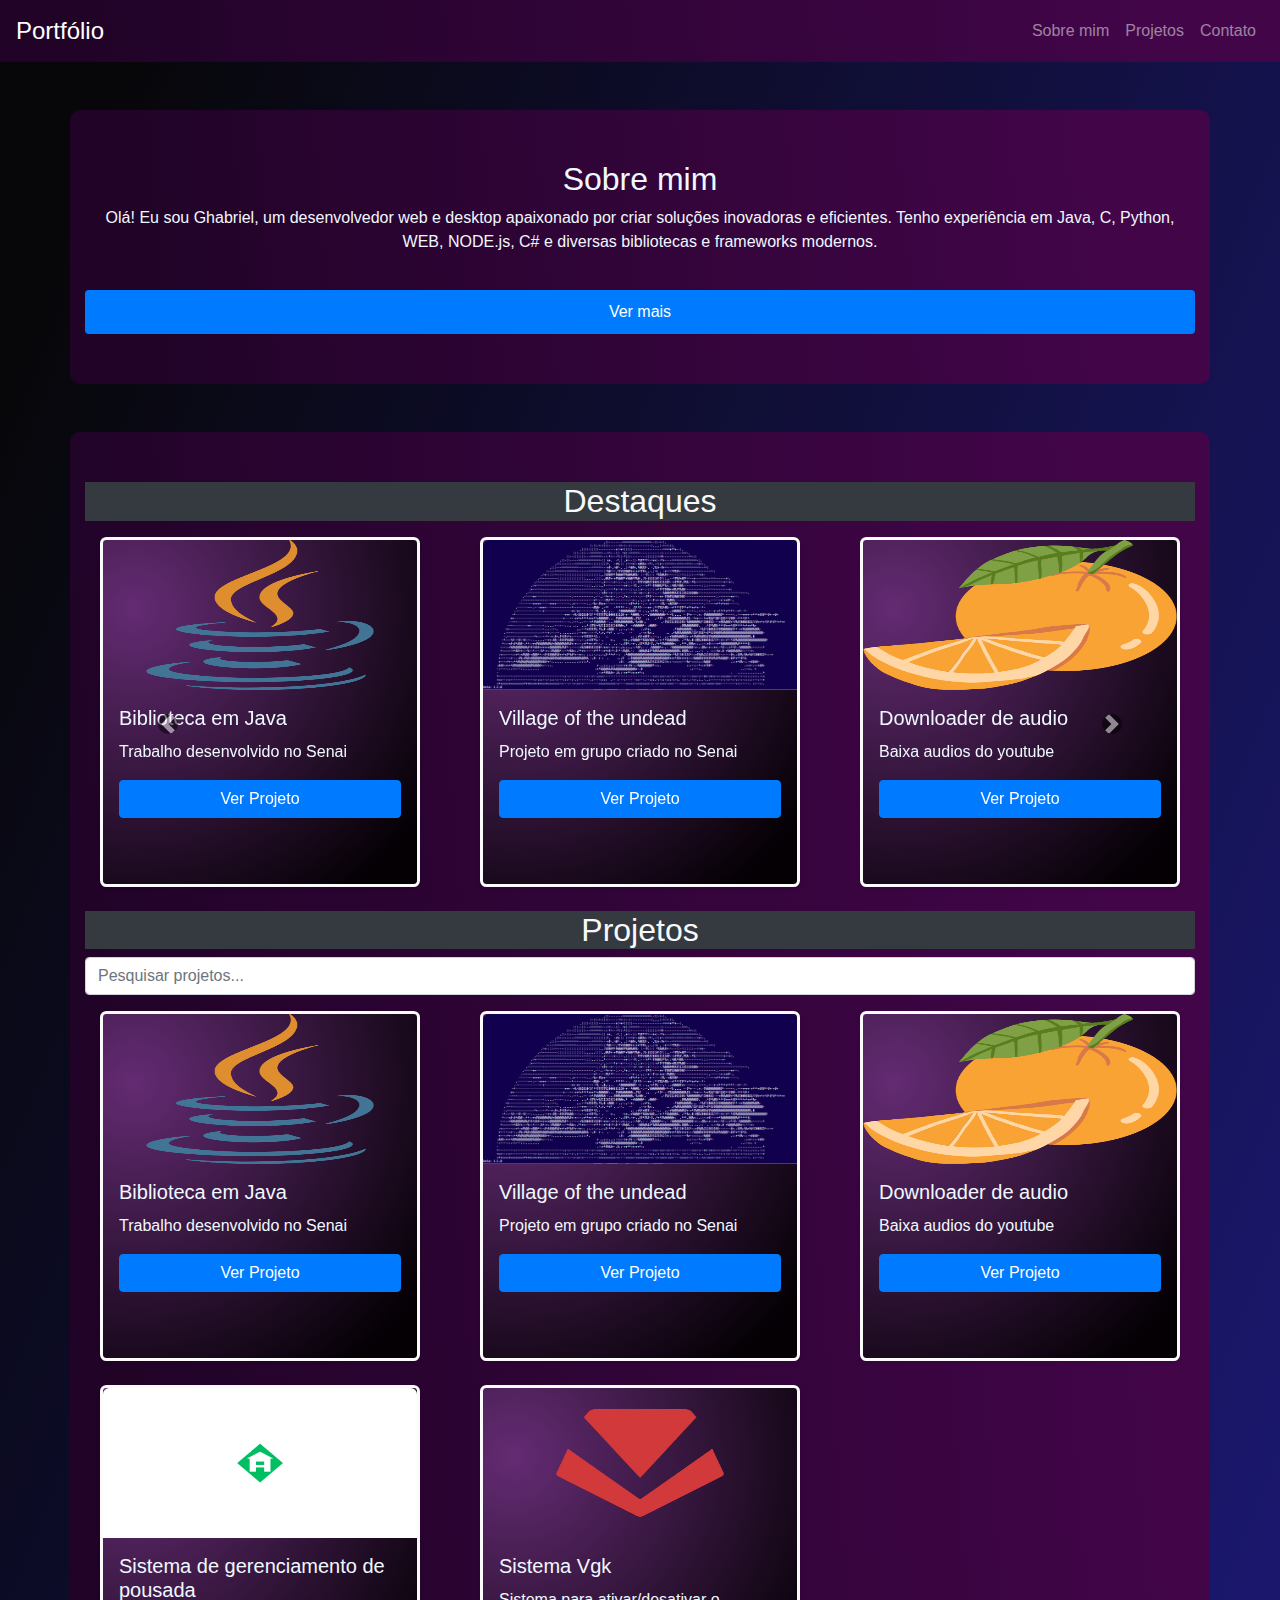
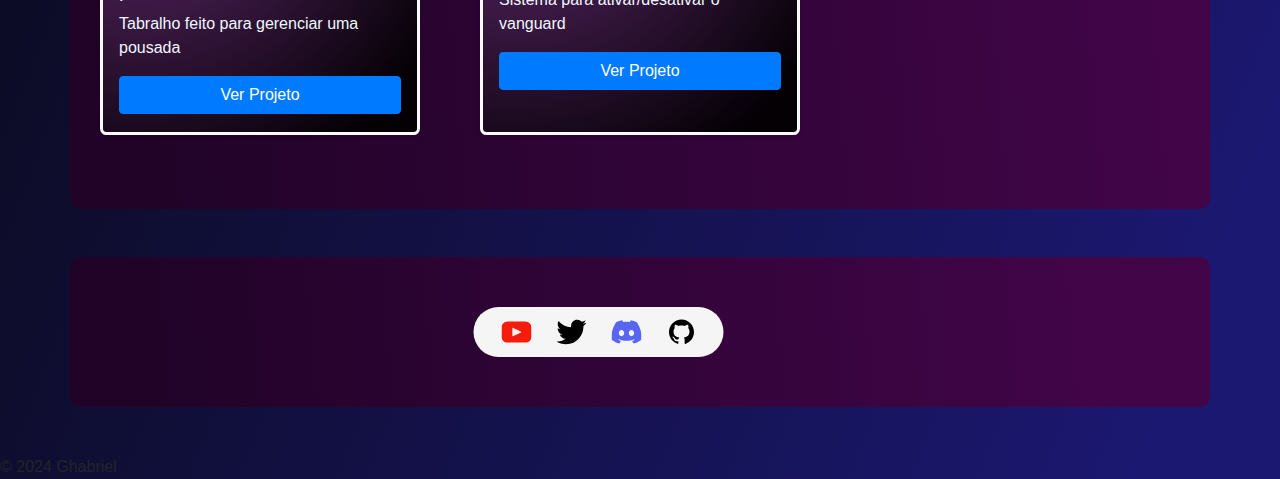
==== commit 7502716f: "criação da aba perfil e adição de mais informaçoes e ajustes no estilo" ====
--- a/index.html
+++ b/index.html
@@ -33,6 +33,9 @@
     <section id="sobre" class="container mt-5">
         <h2 class="text-center">Sobre mim</h2>
         <p class="text-center">Olá! Eu sou Ghabriel, um desenvolvedor web e desktop apaixonado por criar soluções inovadoras e eficientes. Tenho experiência em Java, C, Python, WEB, NODE.js, C# e diversas bibliotecas e frameworks modernos.</p>
+        <div class="text-center">
+            <a href="perfil.html" class="btn btn-primary ver-mais">Ver mais</a>
+        </div>
     </section>
 
     <!-- Seção Projetos -->
@@ -183,8 +186,8 @@
     <!-- Seção Contato -->
     <section id="contato" class="container mt-5 mb-5">
         
-
-      <div class="card2">
+    <div class="birita">
+<div class="card2">
           <div class="social-icons">
             <p>@capitalista5755</p>
             <a>Follow</a>
@@ -274,7 +277,8 @@
               </svg>
             </div>
         </div>
-        
+    </div>
+      
   </section>
 
   
@@ -284,4 +288,7 @@
   <script src="https://stackpath.bootstrapcdn.com/bootstrap/4.5.2/js/bootstrap.min.js"></script>
   <script src="/scripts/script.js"></script>
 </body>
+<footer>
+    &copy; 2024 Ghabriel
+</footer>
 </html>
--- a/style/style.css
+++ b/style/style.css
@@ -1,15 +1,22 @@
 body {
     font-family: Arial, sans-serif;
-    background-image: radial-gradient( circle 815px at 23.4% -21.8%,  rgba(9,29,85,1) 0.2%, rgba(0,0,0,1) 100.2% );
+    background-image: linear-gradient( 111.4deg,  rgba(7,7,9,1) 6.5%, rgba(27,24,113,1) 93.2% );
+
+}
+.navbar{
+  background-image: linear-gradient( 85.2deg,  rgba(33,3,40,1) 7.5%, rgba(65,5,72,1) 88.7% );
 }
 
 .navbar-brand {
     font-size: 1.5rem;
+    
 }
 
 section {
+    background-image: linear-gradient( 85.2deg,  rgba(33,3,40,1) 7.5%, rgba(65,5,72,1) 88.7% );
     padding: 50px 0;
     border-radius: 10px;
+    color:aliceblue;
 }
 
 #sobre {
@@ -19,12 +26,12 @@
 .card {
     width: 320px;
     height: 350px;
-    background: rgb(255, 255, 255);
+    background-image: radial-gradient( circle farthest-corner at 10% 20%,  rgba(100,43,115,1) 0%, rgba(4,0,4,1) 90% );
     border-radius: 0.4em;
     box-shadow: 0.3em 0.3em 0.7em #00000015;
     transition: border 0.5s cubic-bezier(0.175, 0.885, 0.32, 1.275);
     border: rgb(250, 250, 250) 0.2em solid;
-    margin: auto; /* Center the card */
+    margin: auto; 
     margin-bottom: 20px;
 }
 
@@ -79,16 +86,15 @@
     display: flex;
     width: 250px;
     height: 50px;
-    /* gap: 1.2rem; */
     background-color: whitesmoke;
     border-radius: 115px;
     padding-inline: 15px;
     position: relative;
     justify-content: space-around;
-    /* align-items: center; */
   }
   
   .social-icons {
+    
     cursor: pointer;
     display: flex;
     transition: all 0.5s;
@@ -186,3 +192,14 @@
 .carousel-inner {
   margin-top: 1rem;
 }
+
+.ver-mais {
+  margin-top: 20px;
+  padding: 10px 20px;
+  border: none;
+}
+
+.birita{
+    transform: translate(35%);
+  justify-content: center;
+}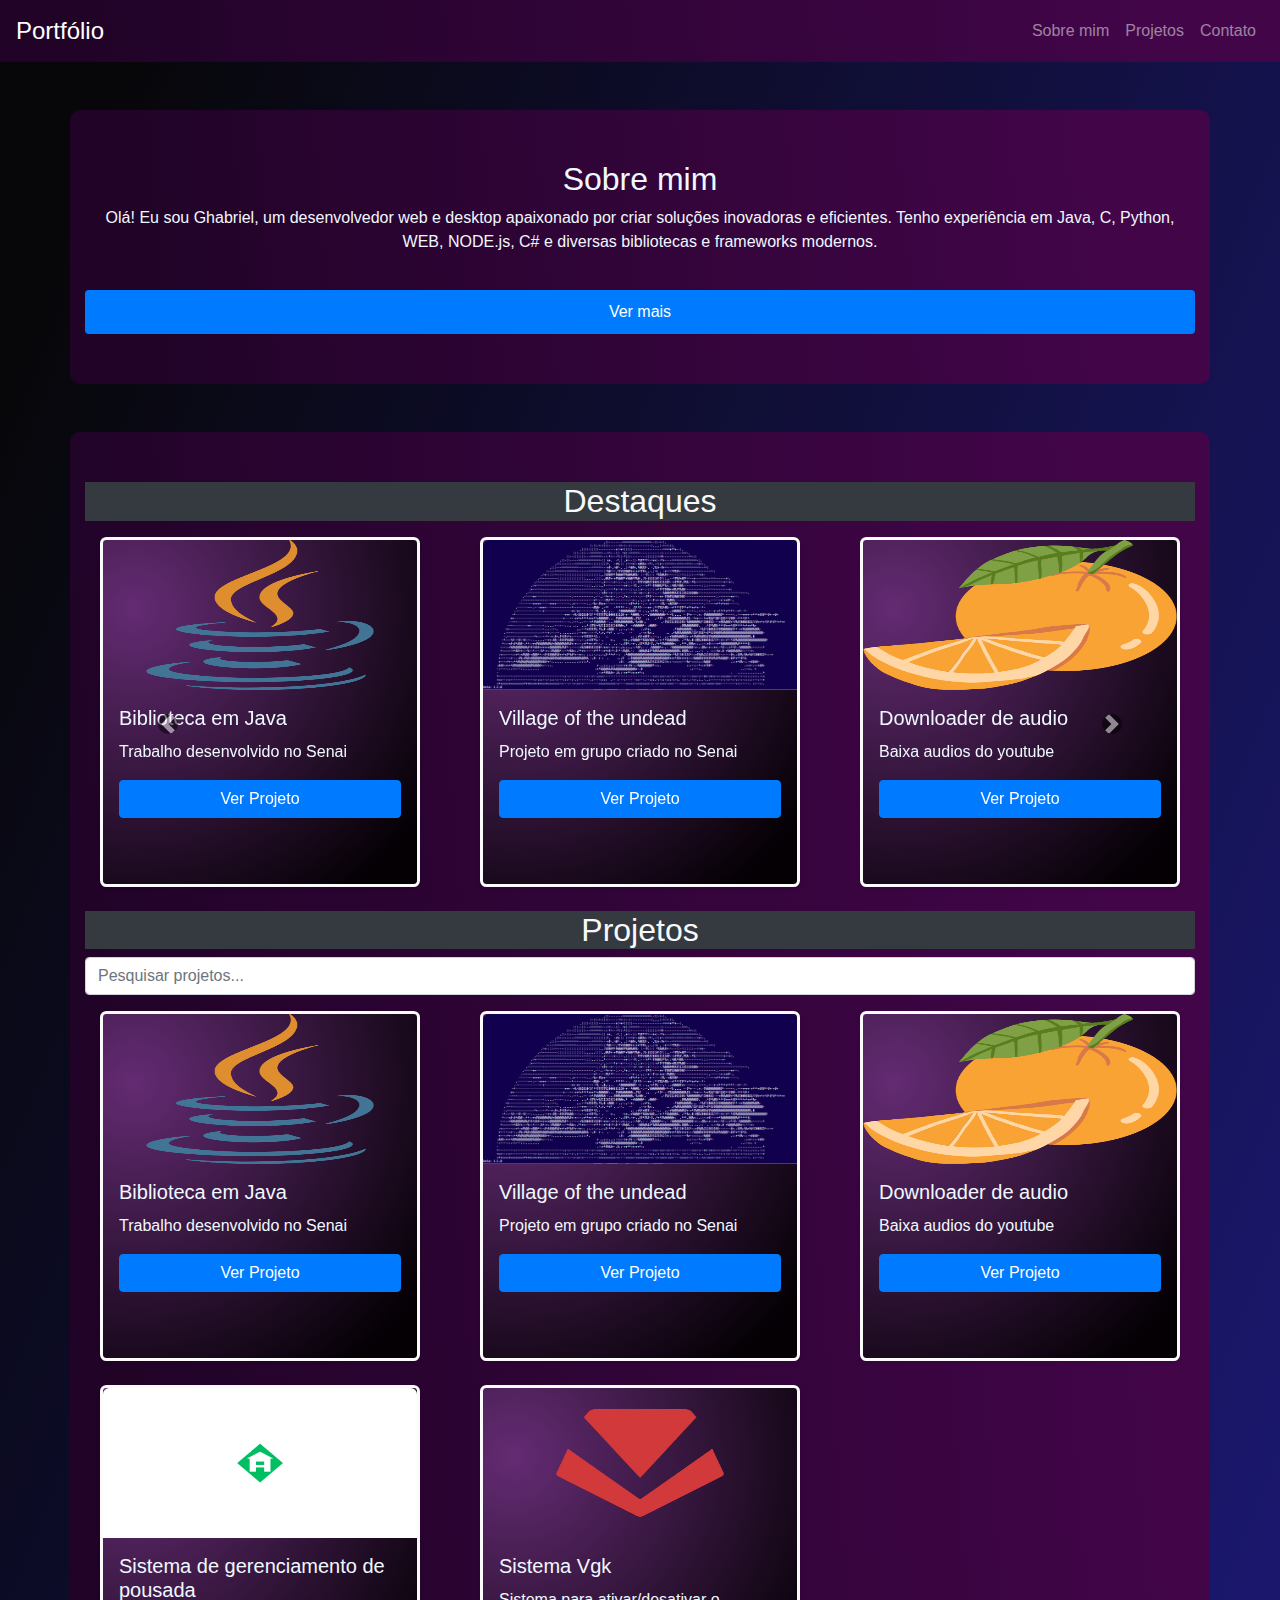
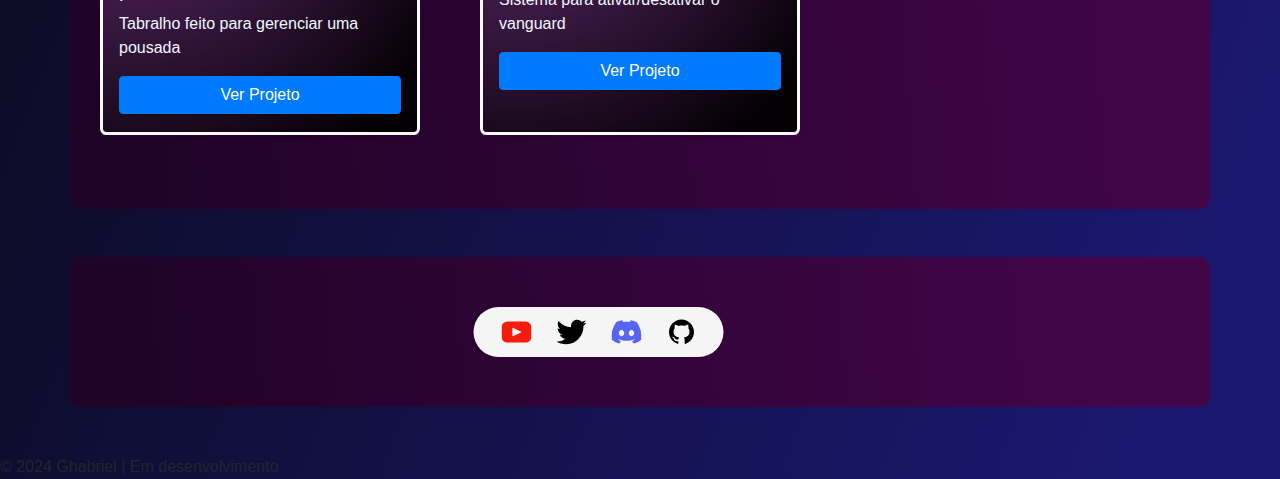
==== commit efce9568: "Atualizado o rodapé." ====
--- a/index.html
+++ b/index.html
@@ -72,7 +72,7 @@
                               <div class="card-body">
                                   <h5 class="card-title">Downloader de audio</h5>
                                   <p class="card-text">Baixa audios do youtube</p>
-                                  <a href="#" class="btn btn-primary">Ver Projeto</a>
+                                  <a href="https://drive.google.com/drive/folders/1anw8k6C6NuzjpyC7fqGBuvIFYQBZXe8U?usp=sharing" class="btn btn-primary">Ver Projeto</a>
                               </div>
                           </div>
                       </div>
@@ -86,7 +86,7 @@
                               <div class="card-body">
                                   <h5 class="card-title">Sistema de gerenciamento de pousada</h5>
                                   <p class="card-text">Tabralho feito para gerenciar uma pousada</p>
-                                  <a href="https://www.figma.com/design/mpfaB7gyeJDUH1NrWbdqX0/Untitled?m=auto&t=p75Ep7urywj43kJL-1" class="btn btn-primary">Ver Projeto</a>
+                                  <a href="https://github.com/capivarista/Albergo.github.io" class="btn btn-primary">Ver Projeto</a>
                               </div>
                           </div>
                       </div>
@@ -96,17 +96,17 @@
                               <div class="card-body">
                                   <h5 class="card-title">Sistema Vgk</h5>
                                   <p class="card-text">Sistema para ativar/desativar o vanguard</p>
-                                  <a href="https://www.figma.com/design/mpfaB7gyeJDUH1NrWbdqX0/Untitled?m=auto&t=p75Ep7urywj43kJL-1" class="btn btn-primary">Ver Projeto</a>
-                              </div>
-                          </div>
-                      </div>
-                      <div class="col-md-4">
-                          <div class="card mb-4 shadow-sm">
-                              <img src="/assets/projeto6.png" class="card-img-top" alt="Projeto 6" width="200" height="200">
-                              <div class="card-body">
-                                  <h5 class="card-title">Projeto 6</h5>
-                                  <p class="card-text">Descrição do projeto 6</p>
-                                  <a href="#" class="btn btn-primary">Ver Projeto</a>
+                                  <a href="https://github.com/capivarista/Vgk" class="btn btn-primary">Ver Projeto</a>
+                              </div>
+                          </div>
+                      </div>
+                      <div class="col-md-4">
+                          <div class="card mb-4 shadow-sm">
+                              <img src="/assets/uberhub.png" class="card-img-top" alt="Projeto 6" width="200" height="200">
+                              <div class="card-body">
+                                  <h5 class="card-title">Projeto UberHub</h5>
+                                  <p class="card-text">Projeto feito para o hackton da Uberhub</p>
+                                  <a href="https://www.figma.com/design/wD6CAmckCIQUOdEX1HZXZn/Untitled?node-id=0-1&node-type=CANVAS&t=gBxC7VQoBirjXqDI-0" class="btn btn-primary">Ver Projeto</a>
                               </div>
                           </div>
                       </div>
@@ -156,7 +156,7 @@
                     <div class="card-body">
                         <h5 class="card-title">Downloader de audio</h5>
                         <p class="card-text">Baixa audios do youtube</p>
-                        <a href="#" class="btn btn-primary">Ver Projeto</a>
+                        <a href="https://drive.google.com/drive/folders/1anw8k6C6NuzjpyC7fqGBuvIFYQBZXe8U?usp=sharing" class="btn btn-primary">Ver Projeto</a>
                     </div>
                 </div>
             </div>
@@ -166,7 +166,7 @@
                     <div class="card-body">
                         <h5 class="card-title">Sistema de gerenciamento de pousada</h5>
                         <p class="card-text">Tabralho feito para gerenciar uma pousada</p>
-                        <a href="https://www.figma.com/design/mpfaB7gyeJDUH1NrWbdqX0/Untitled?m=auto&t=p75Ep7urywj43kJL-1" class="btn btn-primary">Ver Projeto</a>
+                        <a href="https://github.com/capivarista/Albergo.github.io" class="btn btn-primary">Ver Projeto</a>
                     </div>
                 </div>
             </div>
@@ -176,7 +176,7 @@
                     <div class="card-body">
                         <h5 class="card-title">Sistema Vgk</h5>
                         <p class="card-text">Sistema para ativar/desativar o vanguard</p>
-                        <a href="https://www.figma.com/design/mpfaB7gyeJDUH1NrWbdqX0/Untitled?m=auto&t=p75Ep7urywj43kJL-1" class="btn btn-primary">Ver Projeto</a>
+                        <a href="https://github.com/capivarista/Vgk" class="btn btn-primary">Ver Projeto</a>
                     </div>
                 </div>
             </div>
@@ -289,6 +289,6 @@
   <script src="/scripts/script.js"></script>
 </body>
 <footer>
-    &copy; 2024 Ghabriel
+    &copy; 2024 Ghabriel | Em desenvolvimento
 </footer>
 </html>
--- a/style/style.css
+++ b/style/style.css
@@ -170,7 +170,6 @@
     height: 30px;
   }
   
-  /* Adicionando espaçamento entre os cards do carrossel */
 .carousel-item .card {
   margin-bottom: 1rem;
 }
